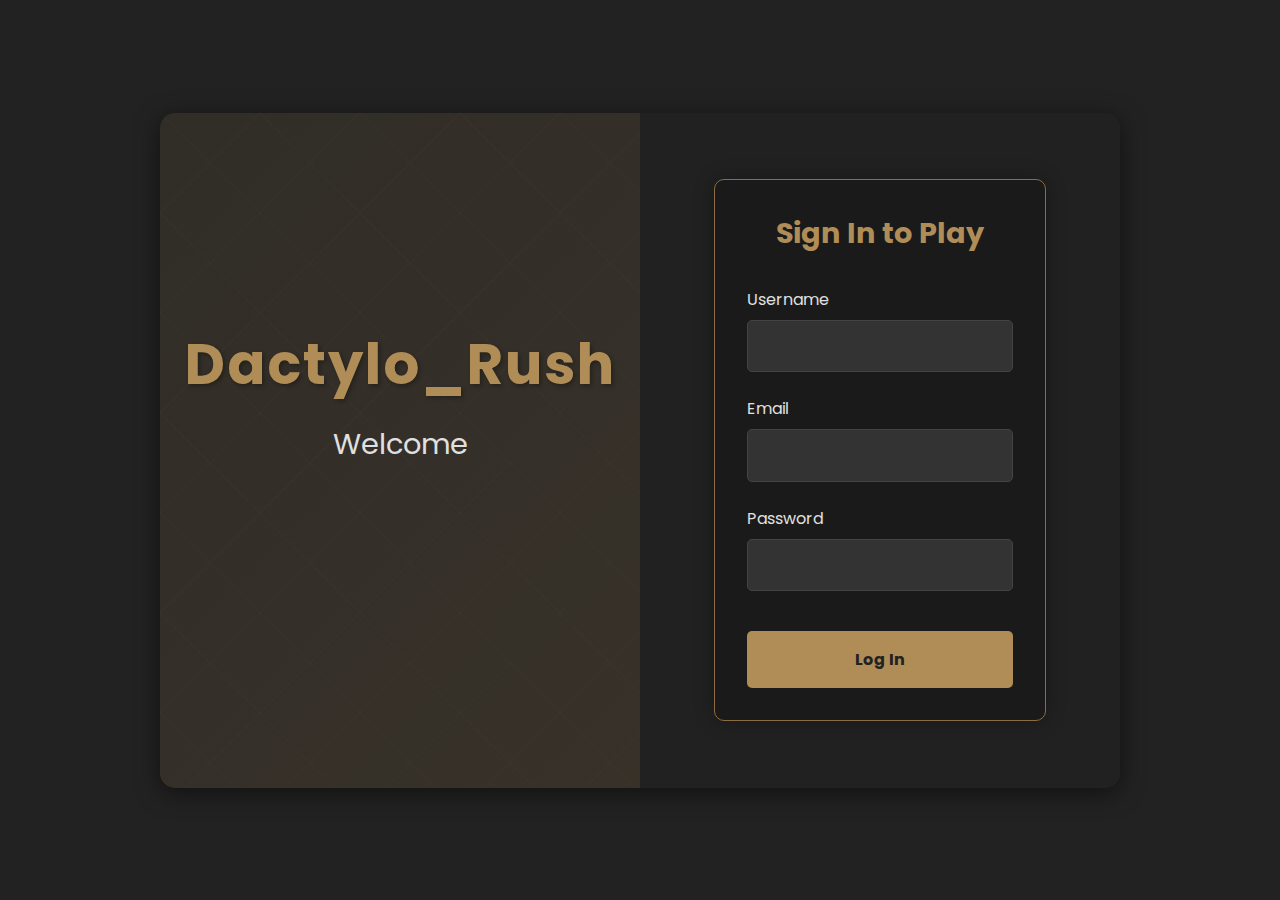
==== index.html @ 25c3e3fc "Page d'acceuil" ====
<!DOCTYPE html>
<html lang="en">
<head>
    <meta charset="UTF-8">
    <meta name="viewport" content="width=device-width, initial-scale=1.0">
    <title>Dactylo_Rush - Improve Your Typing Speed</title>
    <link rel="stylesheet" href="./index.css">
    <link href="https://fonts.googleapis.com/css2?family=Poppins:wght@300;400;500;600;700&display=swap" rel="stylesheet">
    <script src="./index.js" defer></script>
</head>
<body>
    <div class="container">
        <div class="left-panel">
            <div class="logo">
                <h1 class="logo-text">Dactylo_Rush</h1>
            </div>
            <div class="welcome-text">Welcome</div>
            <div class="animation-container">
                <div class="animated-text active">Improve your typing skills <span>effortlessly</span>.</div>
                <div class="animated-text">Challenge yourself and become a <span>typing master</span>.</div>
                <div class="animated-text">Type <span>faster</span>. Type <span>better</span>. Type <span>now</span>.</div>
                <div class="animated-text">Join thousands of typing <span>enthusiasts</span> today.</div>
                <div class="animated-text">Boost your <span>productivity</span> with better typing.</div>
                <div class="animated-text"><span>Have a good time</span>.</div>
            </div>
        </div>

        <div class="right-panel">
            <div class="login-form">
                <h2 class="form-title">Sign In to Play</h2>
                <form id="login-form">
                    <div class="input-group">
                        <label for="username">Username</label>
                        <input type="text" id="username" class="input-field" required>
                        <div class="error-message" id="username-error">Please enter a username.</div>
                    </div>

                    <div class="input-group">
                        <label for="email">Email</label>
                        <input type="email" id="email" class="input-field" required>
                        <div class="error-message" id="email-error">Please enter a valid email address with @gmail.com.</div>
                    </div>

                    <div class="input-group">
                        <label for="password">Password</label>
                        <input type="password" id="password" class="input-field" required>
                        <div class="error-message" id="password-error">Password must be at least 6 characters long.</div>
                    </div>

                    <button type="submit" class="login-button">Log In</button>
                </form>
            </div>
        </div>
    </div>
</body>
</html>
---- index.css ----
:root {
  --primary-color: #b08d57;
  --primary-dark: #8c6d43;
  --primary-light: #d4b483;
  --secondary-color: #222222;
  --text-color: #e0e0e0;
  --error-color: #b84949;
}

* {
  margin: 0;
  padding: 0;
  box-sizing: border-box;
  font-family: "Poppins", sans-serif;
}

body {
  background-color: var(--secondary-color);
  color: var(--text-color);
  min-height: 100vh;
  display: flex;
  flex-direction: column;
  justify-content: center;
  align-items: center;
  overflow-x: hidden;
}

.container {
  display: flex;
  flex-direction: row;
  height: 75vh;
  width: 75%; 
  margin: auto;
  border-radius: 15px;
  overflow: hidden;
  box-shadow: 0 5px 25px rgba(0, 0, 0, 0.5);
}

.left-panel {
  flex: 1;
  display: flex;
  flex-direction: column;
  justify-content: center;
  align-items: center;
  padding: 2rem;
  background: linear-gradient(
    135deg,
    rgba(176, 141, 87, 0.1) 0%,
    rgba(140, 109, 67, 0.2) 100%
  );
  position: relative;
  overflow: hidden;
}

.left-panel::before {
  content: "";
  position: absolute;
  top: 0;
  left: 0;
  width: 100%;
  height: 100%;
  background: url('data:image/svg+xml;utf8,<svg xmlns="http://www.w3.org/2000/svg" width="100" height="100" viewBox="0 0 100 100"><rect width="100" height="100" fill="none"/><path d="M0,0 L100,100 M0,100 L100,0" stroke="rgba(176, 141, 87, 0.1)" stroke-width="1"/></svg>');
  opacity: 0.5;
  z-index: -1;
}

.logo {
  margin-bottom: 1rem;
}

.logo-text {
  font-size: 3.5rem;
  font-weight: bold;
  color: var(--primary-color);
  text-shadow: 2px 2px 4px rgba(0, 0, 0, 0.3);
  letter-spacing: 2px;
}

.welcome-text {
  font-size: 1.8rem;
  color: var(--text-color);
  margin-bottom: 2rem;
  text-align: center;
}

.animation-container {
  height: 80px;
  overflow: hidden;
  position: relative;
}

.animated-text {
  font-size: 1.8rem;
  text-align: center;
  position: absolute;
  width: 100%;
  opacity: 0;
  transform: translateY(20px);
  transition: all 0.5s ease;
}

.animated-text.active {
  opacity: 1;
  transform: translateY(0);
}

.animated-text span {
  color: var(--primary-color);
  font-weight: bold;
}

.right-panel {
  flex: 1;
  display: flex;
  justify-content: center;
  align-items: center;
  padding: 2rem;
  background-color: rgba(34, 34, 34, 0.95);
}

.login-form {
  width: 80%;
  max-width: 400px;
  padding: 2rem;
  background-color: #1a1a1a;
  border-radius: 10px;
  box-shadow: 0 0 20px rgba(0, 0, 0, 0.3);
  border: 1px solid var(--primary-dark);
}

.form-title {
  text-align: center;
  margin-bottom: 2rem;
  color: var(--primary-color);
  font-size: 1.8rem;
}

.input-group {
  margin-bottom: 1.5rem;
}

.input-group label {
  display: block;
  margin-bottom: 0.5rem;
  color: var(--text-color);
}

.input-field {
  width: 100%;
  padding: 0.8rem;
  background-color: #333;
  border: 1px solid #444;
  border-radius: 5px;
  color: var(--text-color);
  font-size: 1rem;
  transition: all 0.3s ease;
}

.input-field:focus {
  outline: none;
  border-color: var(--primary-color);
  box-shadow: 0 0 0 2px rgba(176, 141, 87, 0.3);
}

.error-message {
  color: var(--error-color);
  font-size: 0.8rem;
  margin-top: 0.5rem;
  display: none;
}

.login-button {
  width: 100%;
  padding: 1rem;
  background-color: var(--primary-color);
  color: #222;
  border: none;
  border-radius: 5px;
  font-size: 1rem;
  font-weight: bold;
  cursor: pointer;
  transition: all 0.3s ease;
  margin-top: 1rem;
}

.login-button:hover {
  background-color: var(--primary-dark);
}

.login-button:active {
  transform: scale(0.98);
}

@media (max-width: 768px) {
  .container {
    flex-direction: column;
    width: 90%;
    height: 85vh;
  }

  .left-panel,
  .right-panel {
    flex: none;
    width: 100%;
  }

  .left-panel {
    height: 40vh;
    min-height: 300px;
  }

  .right-panel {
    height: 60vh;
  }

  .logo-text {
    font-size: 2.5rem;
  }

  .animated-text {
    font-size: 1.2rem;
  }
}
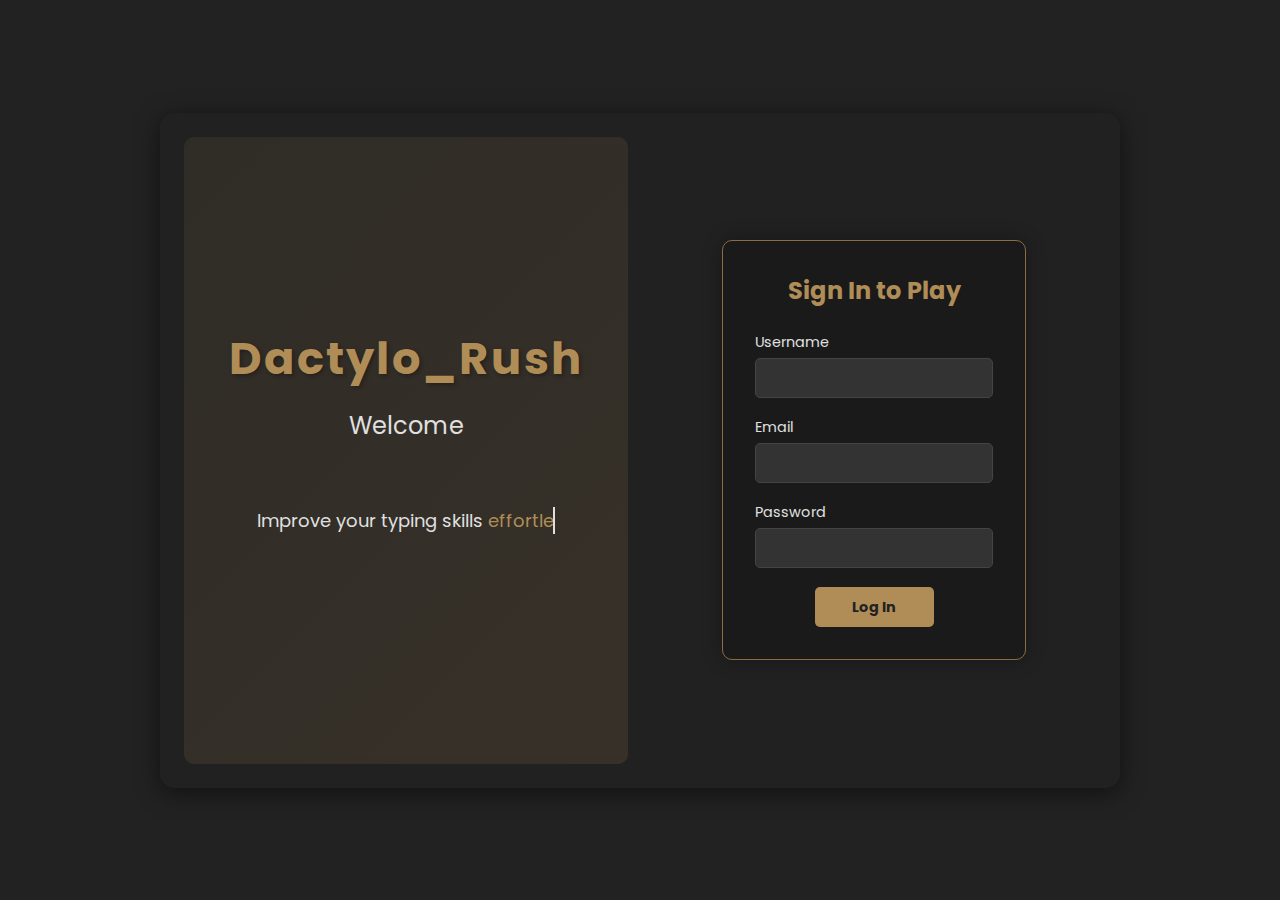
==== commit 8eba3c8e: "Final design" ====
--- a/index.html
+++ b/index.html
@@ -17,7 +17,7 @@
             <div class="welcome-text">Welcome</div>
             <div class="animation-container">
                 <div class="animated-text active">Improve your typing skills <span>effortlessly</span>.</div>
-                <div class="animated-text">Challenge yourself and become a <span>typing master</span>.</div>
+                <div class="animated-text">Challenge yourself to be a <span>typing master</span>.</div>
                 <div class="animated-text">Type <span>faster</span>. Type <span>better</span>. Type <span>now</span>.</div>
                 <div class="animated-text">Join thousands of typing <span>enthusiasts</span> today.</div>
                 <div class="animated-text">Boost your <span>productivity</span> with better typing.</div>
--- a/index.css
+++ b/index.css
@@ -34,6 +34,9 @@
   border-radius: 15px;
   overflow: hidden;
   box-shadow: 0 5px 25px rgba(0, 0, 0, 0.5);
+  padding: 1.5rem;
+  gap: 1.5rem;
+  background-color: rgba(34, 34, 34, 0.95);
 }
 
 .left-panel {
@@ -50,6 +53,7 @@
   );
   position: relative;
   overflow: hidden;
+  border-radius: 10px;
 }
 
 .left-panel::before {
@@ -59,8 +63,6 @@
   left: 0;
   width: 100%;
   height: 100%;
-  background: url('data:image/svg+xml;utf8,<svg xmlns="http://www.w3.org/2000/svg" width="100" height="100" viewBox="0 0 100 100"><rect width="100" height="100" fill="none"/><path d="M0,0 L100,100 M0,100 L100,0" stroke="rgba(176, 141, 87, 0.1)" stroke-width="1"/></svg>');
-  opacity: 0.5;
   z-index: -1;
 }
 
@@ -69,7 +71,7 @@
 }
 
 .logo-text {
-  font-size: 3.5rem;
+  font-size: 2.8rem;
   font-weight: bold;
   color: var(--primary-color);
   text-shadow: 2px 2px 4px rgba(0, 0, 0, 0.3);
@@ -77,36 +79,61 @@
 }
 
 .welcome-text {
-  font-size: 1.8rem;
+  font-size: 1.5rem;
   color: var(--text-color);
   margin-bottom: 2rem;
   text-align: center;
 }
 
 .animation-container {
-  height: 80px;
+  position: relative;
+  font-size: 18px;
+  line-height: 1.5;
+  height: 2em;
+  width: 100%;
+  max-width: 600px;
+  margin: 2rem auto;
+  padding: 0 20px;
+  text-align: center;
   overflow: hidden;
+}
+
+.animated-text {
+  position: absolute;
+  top: 0;
+  left: 0;
+  width: auto;
+  max-width: 100%;
+  opacity: 0;
+  visibility: hidden;
+  white-space: nowrap;
+  display: inline-block;
+  left: 50%;
+  transform: translateX(-50%); 
+}
+
+.animated-text.active {
+  visibility: visible;
+  opacity: 1;
   position: relative;
-}
-
-.animated-text {
-  font-size: 1.8rem;
-  text-align: center;
-  position: absolute;
-  width: 100%;
-  opacity: 0;
-  transform: translateY(20px);
-  transition: all 0.5s ease;
-}
-
-.animated-text.active {
-  opacity: 1;
-  transform: translateY(0);
+  overflow: hidden;
+  border-right: 2px solid var(--text-color);
+  animation: blink-caret 0.75s step-end infinite;
+  width: 0;
 }
 
 .animated-text span {
-  color: var(--primary-color);
-  font-weight: bold;
+  color: var(--primary-color); 
+}
+
+@keyframes typing {
+  from { width: 0 }
+  to { width: 100% }
+}
+
+@keyframes blink-caret {
+  from, to { border-color: transparent }
+  50% { border-color: var(--text-color) }
 }
 
 .right-panel {
@@ -116,6 +143,7 @@
   align-items: center;
   padding: 2rem;
   background-color: rgba(34, 34, 34, 0.95);
+  border-radius: 10px; 
 }
 
 .login-form {
@@ -130,30 +158,32 @@
 
 .form-title {
   text-align: center;
-  margin-bottom: 2rem;
+  margin-bottom: 1.5rem; 
   color: var(--primary-color);
-  font-size: 1.8rem;
+  font-size: 1.5rem; 
 }
 
 .input-group {
-  margin-bottom: 1.5rem;
+  margin-bottom: 1.2rem;
 }
 
 .input-group label {
   display: block;
-  margin-bottom: 0.5rem;
+  margin-bottom: 0.3rem;
   color: var(--text-color);
+  font-size: 0.9rem;
 }
 
 .input-field {
   width: 100%;
-  padding: 0.8rem;
+  padding: 0.6rem;
   background-color: #333;
   border: 1px solid #444;
   border-radius: 5px;
   color: var(--text-color);
-  font-size: 1rem;
+  font-size: 0.9rem;
   transition: all 0.3s ease;
+  height: 40px;
 }
 
 .input-field:focus {
@@ -165,22 +195,27 @@
 .error-message {
   color: var(--error-color);
   font-size: 0.8rem;
-  margin-top: 0.5rem;
+  margin-top: 0.3rem;
   display: none;
 }
 
 .login-button {
-  width: 100%;
-  padding: 1rem;
+  width: 50%;
+  padding: 0;
   background-color: var(--primary-color);
   color: #222;
   border: none;
   border-radius: 5px;
-  font-size: 1rem;
+  font-size: 0.9rem;
   font-weight: bold;
   cursor: pointer;
   transition: all 0.3s ease;
   margin-top: 1rem;
+  margin-left: auto;
+  margin-right: auto; 
+  display: block; 
+  height: 40px; 
+  line-height: 40px; 
 }
 
 .login-button:hover {
@@ -189,13 +224,23 @@
 
 .login-button:active {
   transform: scale(0.98);
+}
+
+@media (max-width: 992px) {
+  .container {
+    width: 85%;
+    padding: 1rem;
+    gap: 1rem;
+  }
 }
 
 @media (max-width: 768px) {
   .container {
     flex-direction: column;
     width: 90%;
-    height: 85vh;
+    height: auto;
+    min-height: 85vh;
+    padding: 1rem;
   }
 
   .left-panel,
@@ -205,19 +250,66 @@
   }
 
   .left-panel {
-    height: 40vh;
-    min-height: 300px;
+    min-height: 250px;
+    padding: 1.5rem;
   }
 
   .right-panel {
-    height: 60vh;
+    padding: 1.5rem;
   }
 
   .logo-text {
-    font-size: 2.5rem;
-  }
-
-  .animated-text {
+    font-size: 2rem;
+  }
+
+  .welcome-text {
     font-size: 1.2rem;
-  }
-}
+    margin-bottom: 1rem;
+  }
+
+  .animation-container {
+    font-size: 1rem;
+    margin: 1rem auto;
+  }
+  
+  .login-form {
+    width: 100%;
+    padding: 1.5rem;
+  }
+}
+
+@media (max-width: 480px) {
+  .container {
+    width: 95%;
+    padding: 0.8rem;
+  }
+  
+  .left-panel {
+    min-height: 200px;
+    padding: 1rem;
+  }
+  
+  .logo-text {
+    font-size: 1.8rem;
+  }
+  
+  .welcome-text {
+    font-size: 1rem;
+  }
+  
+  .login-form {
+    padding: 1rem;
+  }
+  
+  .form-title {
+    font-size: 1.3rem;
+  }
+  
+  .input-field {
+    padding: 0.5rem;
+  }
+  
+  .login-button {
+    width: 70%;
+  }
+}